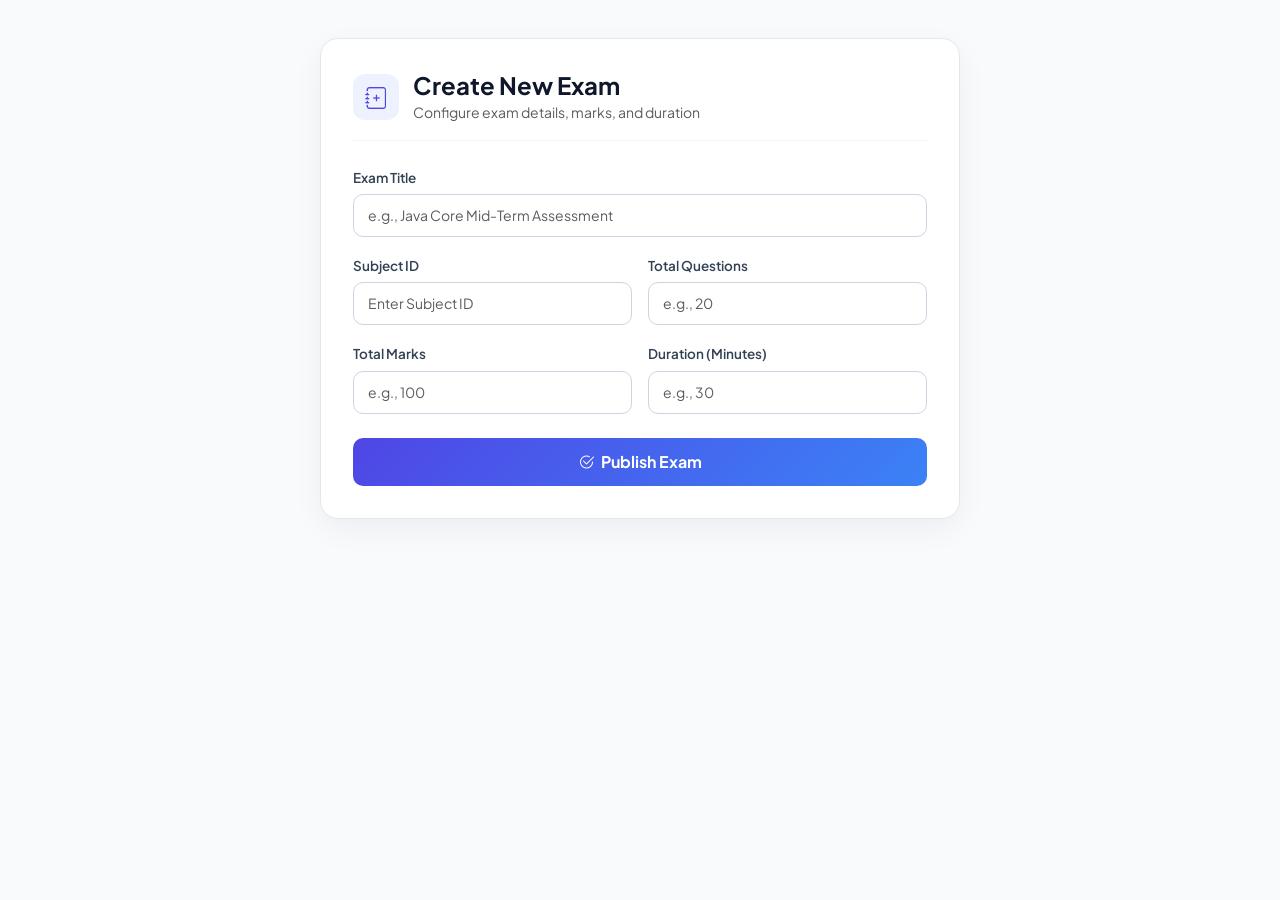
==== src/main/webapp/addExam.html @ af7c4afa "Initial commit: Online Examination System with modern single-page Dashboard UI" ====
<!DOCTYPE html>
<html lang="en">
<head>
<meta charset="UTF-8">
<meta name="viewport" content="width=device-width, initial-scale=1.0">
<title>Add Exam</title>
<link href="https://fonts.googleapis.com/css2?family=Plus+Jakarta+Sans:wght@400;500;600;700&display=swap" rel="stylesheet">
<link rel="stylesheet" href="https://cdn.jsdelivr.net/npm/bootstrap@5.3.0/dist/css/bootstrap.min.css">
<link rel="stylesheet" href="https://cdn.jsdelivr.net/npm/bootstrap-icons@1.11.3/font/bootstrap-icons.css">
<style>
body {
    background: #f8fafc;
    font-family: 'Plus Jakarta Sans', sans-serif;
    padding: 28px;
    color: #0f172a;
}
.form-card {
    max-width: 640px;
    margin: 10px auto;
    background: #ffffff;
    border-radius: 18px;
    padding: 32px;
    border: 1px solid #e2e8f0;
    box-shadow: 0 10px 30px rgba(15, 23, 42, 0.05);
}
.card-header-box {
    display: flex;
    align-items: center;
    gap: 14px;
    margin-bottom: 24px;
    padding-bottom: 16px;
    border-bottom: 1px solid #f1f5f9;
}
.header-icon {
    width: 46px;
    height: 46px;
    border-radius: 12px;
    background: #eef2ff;
    color: #4f46e5;
    display: flex;
    align-items: center;
    justify-content: center;
    font-size: 22px;
}
.form-label {
    font-weight: 600;
    font-size: 13.5px;
    color: #334155;
    margin-bottom: 6px;
}
.form-control {
    border-radius: 10px;
    padding: 10px 14px;
    border: 1px solid #cbd5e1;
    font-size: 14px;
}
.form-control:focus {
    border-color: #4f46e5;
    box-shadow: 0 0 0 3px rgba(79, 70, 229, 0.12);
}
.btn-submit {
    background: linear-gradient(135deg, #4f46e5, #3b82f6);
    color: #fff;
    border: none;
    padding: 12px 20px;
    border-radius: 10px;
    font-weight: 700;
    width: 100%;
    transition: all 0.2s ease;
}
.btn-submit:hover {
    opacity: 0.95;
    transform: translateY(-1px);
    color: #fff;
}
</style>
</head>
<body>

<div class="form-card">
    <div class="card-header-box">
        <div class="header-icon"><i class="bi bi-journal-plus"></i></div>
        <div>
            <h4 class="fw-bold m-0">Create New Exam</h4>
            <span class="text-muted small">Configure exam details, marks, and duration</span>
        </div>
    </div>

    <div id="alertBox"></div>

    <form action="addExam" method="post">
        <div class="mb-3">
            <label class="form-label">Exam Title</label>
            <input type="text" name="examName" class="form-control" placeholder="e.g., Java Core Mid-Term Assessment" required>
        </div>

        <div class="row g-3 mb-3">
            <div class="col-sm-6">
                <label class="form-label">Subject ID</label>
                <input type="number" name="subjectId" class="form-control" placeholder="Enter Subject ID" required>
            </div>
            <div class="col-sm-6">
                <label class="form-label">Total Questions</label>
                <input type="number" name="totalQuestions" class="form-control" placeholder="e.g., 20" required>
            </div>
        </div>

        <div class="row g-3 mb-4">
            <div class="col-sm-6">
                <label class="form-label">Total Marks</label>
                <input type="number" name="totalMarks" class="form-control" placeholder="e.g., 100" required>
            </div>
            <div class="col-sm-6">
                <label class="form-label">Duration (Minutes)</label>
                <input type="number" name="examDuration" class="form-control" placeholder="e.g., 30" required>
            </div>
        </div>

        <button type="submit" class="btn-submit">
            <i class="bi bi-check2-circle me-1"></i> Publish Exam
        </button>
    </form>
</div>

<script>
const params = new URLSearchParams(window.location.search);
if (params.get('msg') === 'success') {
    document.getElementById('alertBox').innerHTML = '<div class="alert alert-success py-2 small fw-semibold"><i class="bi bi-check-circle-fill me-1"></i> Exam added successfully!</div>';
} else if (params.get('msg') === 'fail') {
    document.getElementById('alertBox').innerHTML = '<div class="alert alert-danger py-2 small fw-semibold"><i class="bi bi-exclamation-triangle-fill me-1"></i> Failed to add exam. Please check Subject ID.</div>';
}
</script>
</body>
</html>
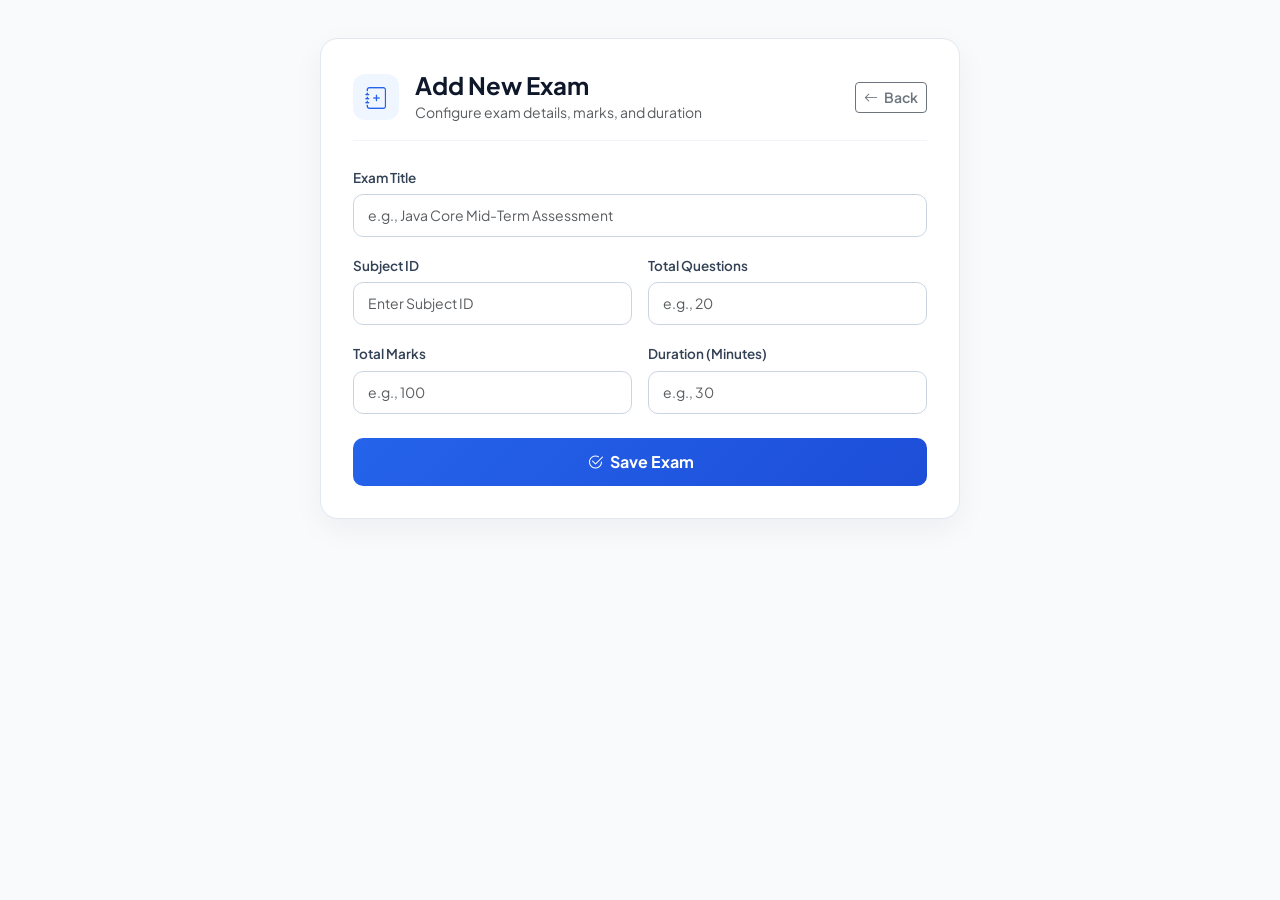
==== commit 030ce2e6: "Unify Royal Blue theme across dashboards, simplify Admin sidebar to single buttons, and add paginati" ====
--- a/src/main/webapp/addExam.html
+++ b/src/main/webapp/addExam.html
@@ -25,6 +25,7 @@
 }
 .card-header-box {
     display: flex;
+    justify-content: space-between;
     align-items: center;
     gap: 14px;
     margin-bottom: 24px;
@@ -35,8 +36,8 @@
     width: 46px;
     height: 46px;
     border-radius: 12px;
-    background: #eef2ff;
-    color: #4f46e5;
+    background: #eff6ff;
+    color: #2563eb;
     display: flex;
     align-items: center;
     justify-content: center;
@@ -55,11 +56,11 @@
     font-size: 14px;
 }
 .form-control:focus {
-    border-color: #4f46e5;
-    box-shadow: 0 0 0 3px rgba(79, 70, 229, 0.12);
+    border-color: #2563eb;
+    box-shadow: 0 0 0 3px rgba(37, 99, 235, 0.12);
 }
 .btn-submit {
-    background: linear-gradient(135deg, #4f46e5, #3b82f6);
+    background: linear-gradient(135deg, #2563eb, #1d4ed8);
     color: #fff;
     border: none;
     padding: 12px 20px;
@@ -79,11 +80,16 @@
 
 <div class="form-card">
     <div class="card-header-box">
-        <div class="header-icon"><i class="bi bi-journal-plus"></i></div>
-        <div>
-            <h4 class="fw-bold m-0">Create New Exam</h4>
-            <span class="text-muted small">Configure exam details, marks, and duration</span>
+        <div class="d-flex align-items-center gap-3">
+            <div class="header-icon"><i class="bi bi-journal-plus"></i></div>
+            <div>
+                <h4 class="fw-bold m-0">Add New Exam</h4>
+                <span class="text-muted small">Configure exam details, marks, and duration</span>
+            </div>
         </div>
+        <a href="viewExam" class="btn btn-outline-secondary btn-sm fw-semibold">
+            <i class="bi bi-arrow-left me-1"></i> Back
+        </a>
     </div>
 
     <div id="alertBox"></div>
@@ -117,7 +123,7 @@
         </div>
 
         <button type="submit" class="btn-submit">
-            <i class="bi bi-check2-circle me-1"></i> Publish Exam
+            <i class="bi bi-check2-circle me-1"></i> Save Exam
         </button>
     </form>
 </div>
@@ -125,7 +131,7 @@
 <script>
 const params = new URLSearchParams(window.location.search);
 if (params.get('msg') === 'success') {
-    document.getElementById('alertBox').innerHTML = '<div class="alert alert-success py-2 small fw-semibold"><i class="bi bi-check-circle-fill me-1"></i> Exam added successfully!</div>';
+    document.getElementById('alertBox').innerHTML = '<div class="alert alert-success py-2 small fw-semibold"><i class="bi bi-check-circle-fill me-1"></i> Exam added successfully! <a href="viewExam" class="ms-2 fw-bold">View List</a></div>';
 } else if (params.get('msg') === 'fail') {
     document.getElementById('alertBox').innerHTML = '<div class="alert alert-danger py-2 small fw-semibold"><i class="bi bi-exclamation-triangle-fill me-1"></i> Failed to add exam. Please check Subject ID.</div>';
 }
